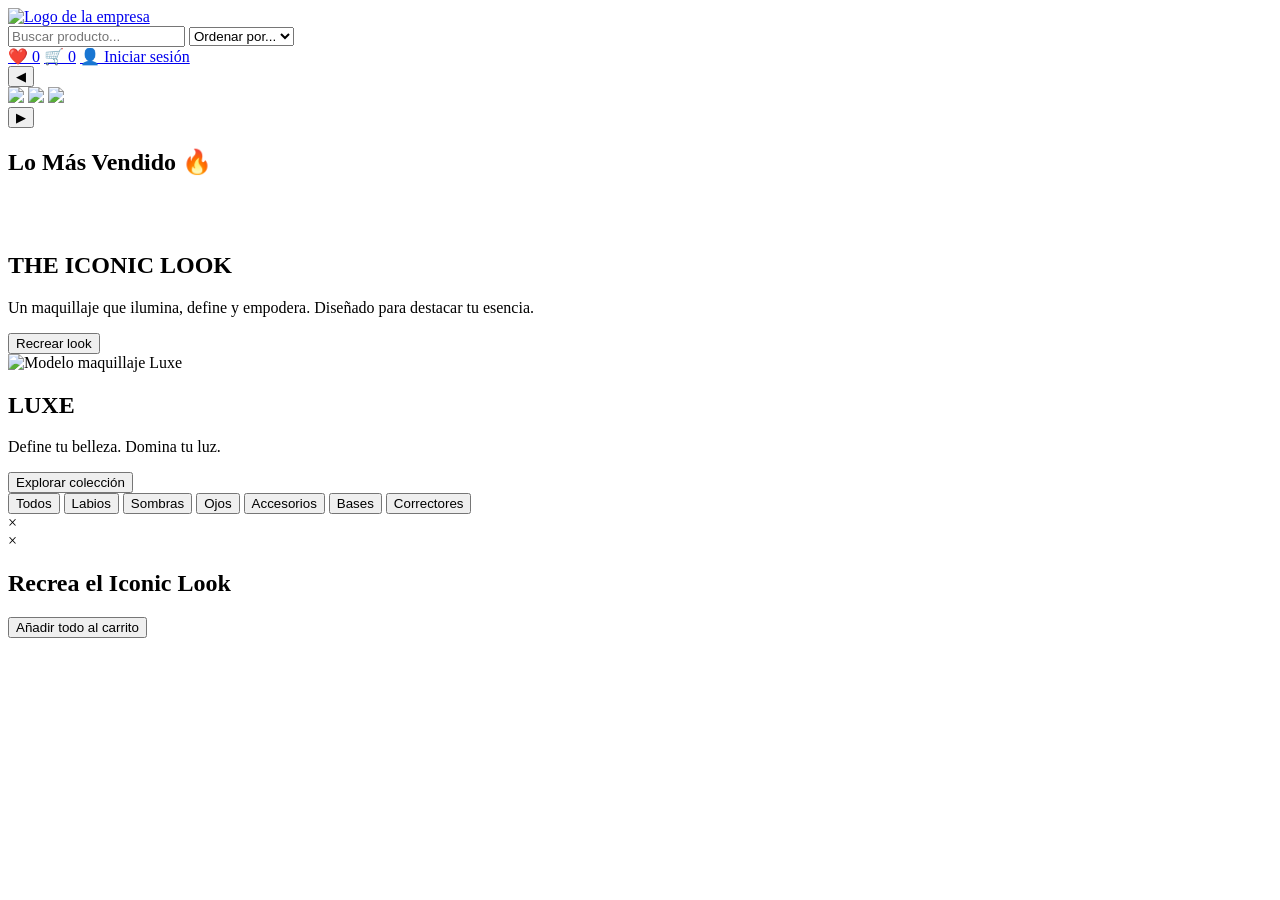
==== index.html @ 68eb0a16 "Add files via upload" ====
<!DOCTYPE html>
<html lang="es">
<head>
  <meta charset="UTF-8">
  <meta name="viewport" content="width=device-width, initial-scale=1.0">
  <title>MakeupStore</title>
  <link href="https://fonts.googleapis.com/css2?family=Playfair+Display:wght@600&family=Poppins:wght@300;400;600&display=swap" rel="stylesheet">
  <link rel="stylesheet" href="css/style.css">
</head>

<body>

<header class="header">
  <a href="index.html">
      <img src="img/logo.png" alt="Logo de la empresa" class="logo">
  </a>
   
  <div class="search-container">
    <input type="text" id="search" placeholder="Buscar producto..." class="buscar">
    <select id="sort" class="filtro">
      <option value="default">Ordenar por...</option> 
      <option value="az">Nombre A-Z</option>
      <option value="za">Nombre Z-A</option>
      <option value="precioAsc">Precio menor</option>
      <option value="precioDesc">Precio mayor</option>
    </select>
  </div>

  <div class="icons">
    <a href="favoritos.html">❤️ <span id="fav-count">0</span></a>
    <a href="carrito.html">🛒 <span id="cart-count">0</span></a>

    <a href="login.html" id="login-btn">👤 Iniciar sesión</a>

    <div id="user-menu" class="dropdown" style="display: none;">
        <button class="dropbtn">
            <span id="user-name"></span> <i class="arrow">▼</i>
        </button>
        <div class="dropdown-content">
            <a href="perfil.html">👤 Mi Perfil</a>
            <a href="pedidos.html">📦 Mis Pedidos</a>
            <hr>
            <button id="logout-btn" class="logout-link">Cerrar Sesión</button>
        </div>
    </div>
</div>
</header>


<!-- ✅ SLIDER PRINCIPAL -->
 <section class="slider">

  <button class="prev" onclick="prevSlide()">◀</button>

  <div class="slides">
    <img src="img/slider1.jpg" class="slide active">
    <img src="img/slider2.jpg" class="slide">
    <img src="img/slider3.jpg" class="slide">
  </div>

  <button class="next" onclick="nextSlide()">▶</button>

</section>
 <!--mas vendido-->
<section id="best-sellers" class="best-section">
  <h2>Lo Más Vendido 🔥</h2><br><br>
  <div class="products" id="best-products"></div>
</section>
<!--look-->
<section class="look-section">
  <div class="look-content">
    <div class="look-text">
      <h2>THE ICONIC LOOK</h2>
      <p>Un maquillaje que ilumina, define y empodera. Diseñado para destacar tu esencia.</p>
      <button class="btn-look" onclick="openLook()">Recrear look</button>
    </div>
    <div class="look-image">
      <img src="img/modelo.jpg" alt="Modelo maquillaje Luxe">
    </div>
  </div>
</section>

<!--banner-->
<section class="banner">
  <h1>LUXE</h1>
  <p class="slogan">Define tu belleza. Domina tu luz.</p>
  <button class="btn-hero" onclick="window.scrollTo({top:700,behavior:'smooth'})">
    Explorar colección
  </button>

  <section class="category-menu">
  <button onclick="filterCategory('all')">Todos</button>
  <button onclick="filterCategory('labial')">Labios</button>
  <button onclick="filterCategory('sombra')">Sombras</button>
  <button onclick="filterCategory('Ojos')">Ojos</button>
  <button onclick="filterCategory('Accesorios')">Accesorios</button>
  <button onclick="filterCategory('base')">Bases</button>
  <button onclick="filterCategory('corrector')">Correctores</button>
  </section>

  <section class="products" id="product-list"></section>



<div id="toast" class="toast"></div>

<script src="js/script.js"></script>
<script src="js/slider.js"></script>
<script src="js/user.js"></script>

<div id="quickModal" class="quick-modal">
  <div class="quick-content">
    <span onclick="closeQuickView()" class="close">&times;</span>
    <div id="quick-body"></div>
  </div>
</div>
<!--look-->
<div id="lookModal" class="look-modal">
  <div class="look-modal-content">
    <span class="close-look" onclick="closeLook()">×</span>
    <h2>Recrea el Iconic Look</h2>
    <div id="look-products" class="products"></div>
    <button class="btn-look" onclick="completeLook()">
      Añadir todo al carrito
    </button>
  </div>
</div>

</body>
</html>
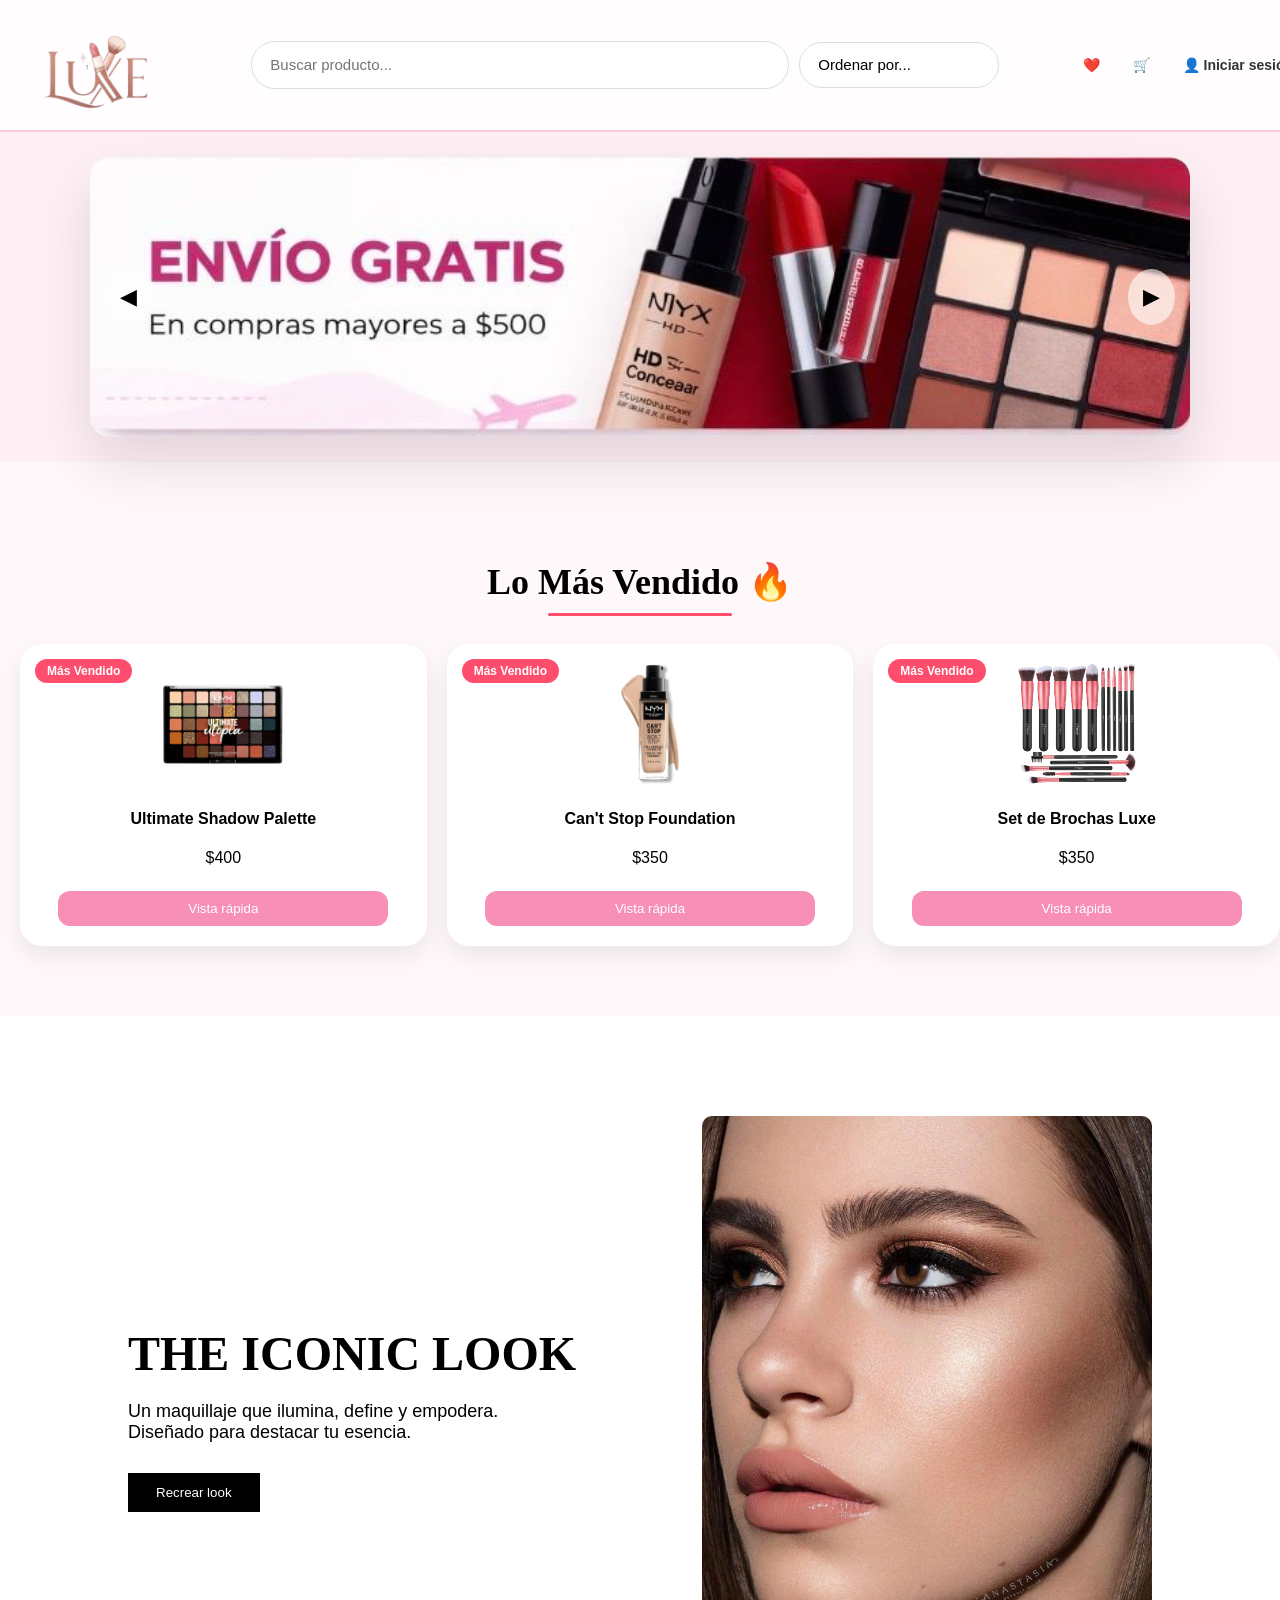
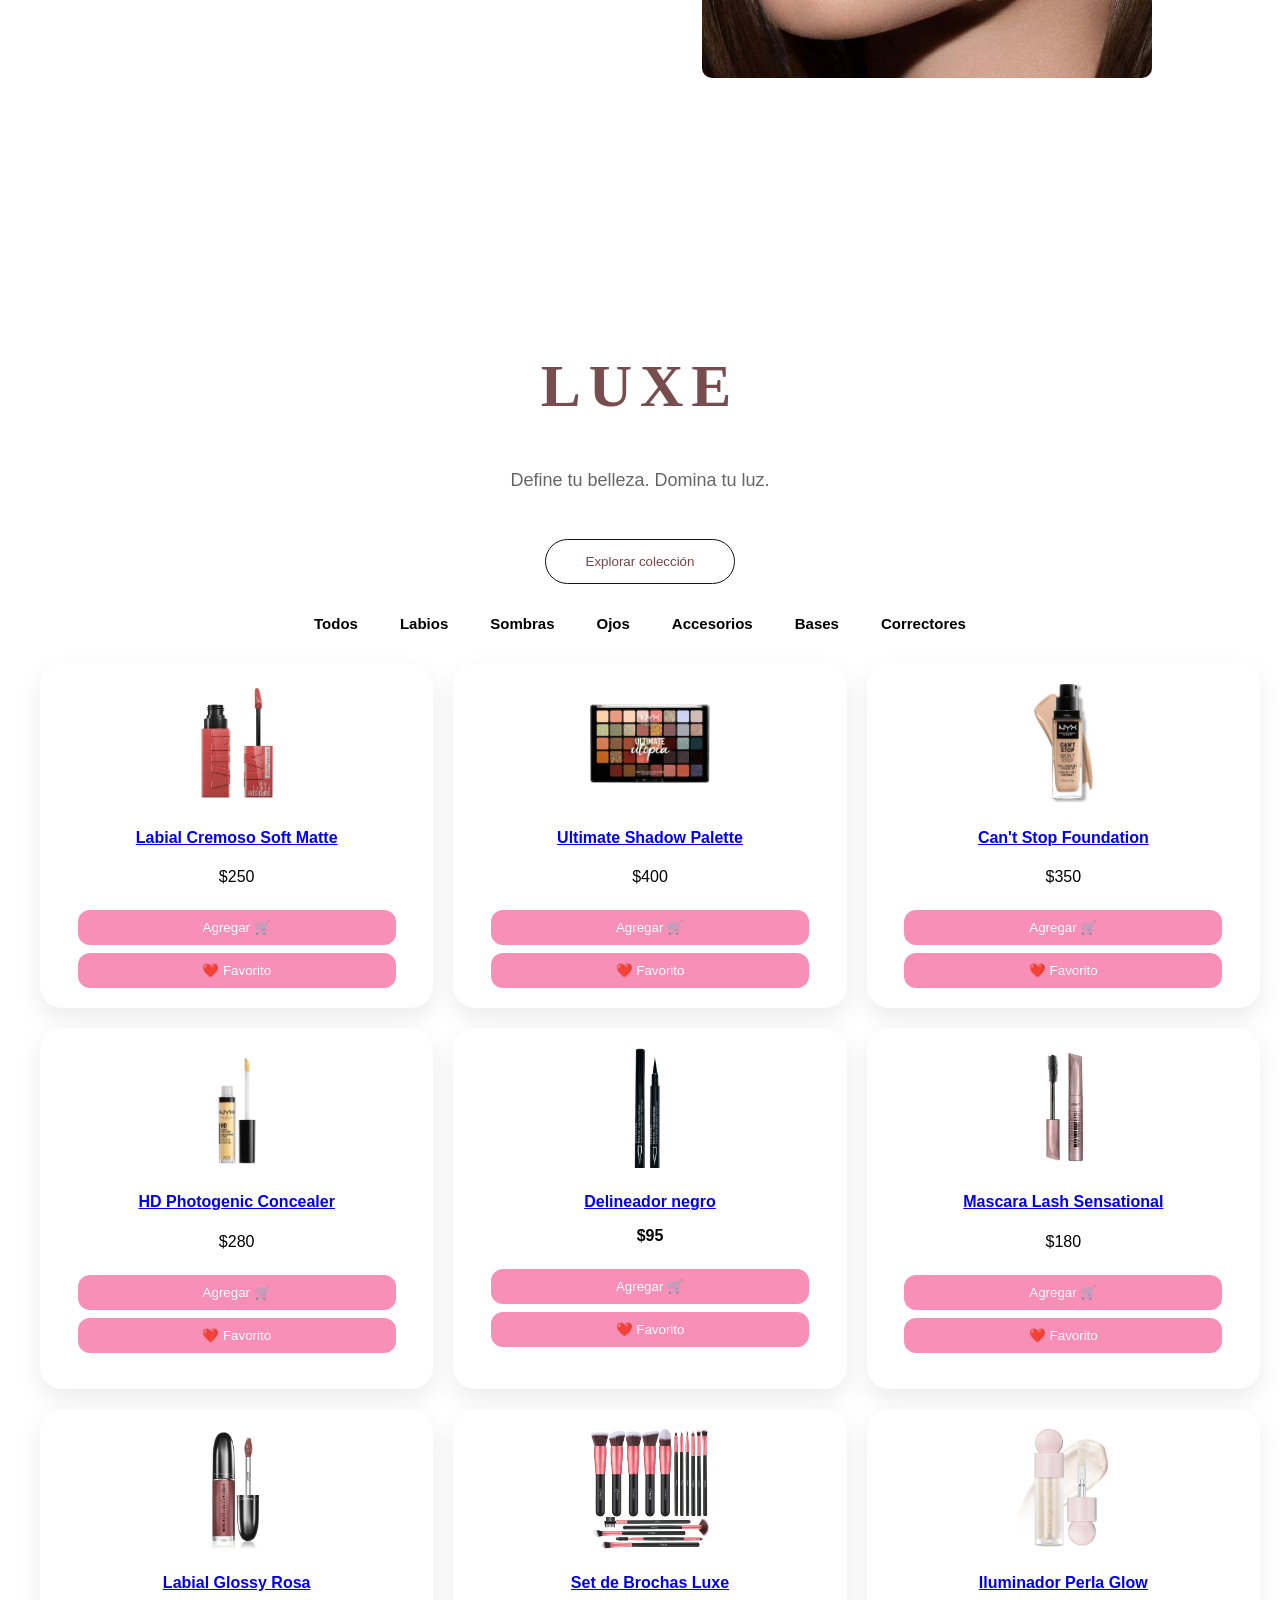
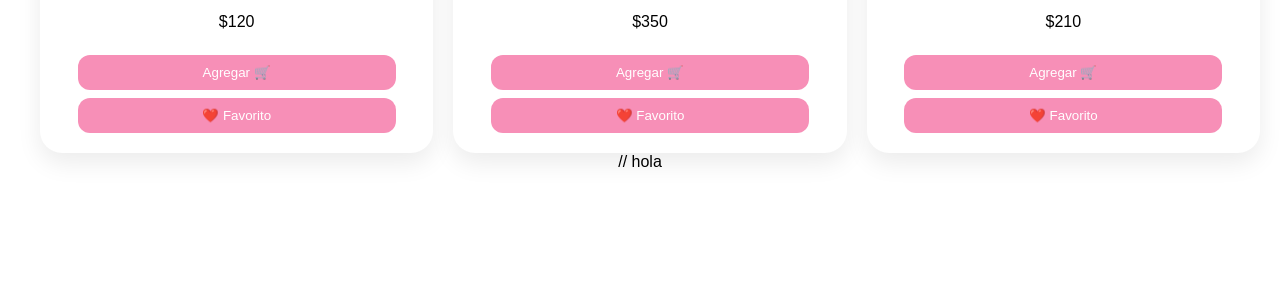
==== commit 5b8bffb4: "prueba2" ====
--- a/index.html
+++ b/index.html
@@ -6,8 +6,7 @@
   <title>MakeupStore</title>
   <link href="https://fonts.googleapis.com/css2?family=Playfair+Display:wght@600&family=Poppins:wght@300;400;600&display=swap" rel="stylesheet">
   <link rel="stylesheet" href="css/style.css">
-</head>
-
+</head> <!--hola --><!--adioañas--><!--prueba-->
 <body>
 
 <header class="header">
@@ -128,3 +127,4 @@
 
 </body>
 </html>
+// hola
--- a/css/style.css
+++ b/css/style.css
@@ -0,0 +1,856 @@
+body {
+  margin: 0;
+ font-family: 'Poppins', sans-serif;  
+ background: #fff0f6;
+}
+h1, h2, h3 {
+  font-family: 'Playfair Display', serif;
+}
+.best-section {
+  padding: 70px 0;
+  background: #fff8fb;
+  text-align: center;
+}
+
+.best-section h2 {
+  font-size: 36px;
+  margin-bottom: 10px;
+  position: relative;
+  display: inline-block;
+}
+
+.best-section h2::after {
+  content: "";
+  width: 60%;
+  height: 3px;
+  background: #ff4d6d;
+  display: block;
+  margin: 10px auto 0;
+  border-radius: 5px;
+}
+
+
+/* HEADER */
+.header {
+  position: sticky;
+  top: 0;
+  width: 100%;
+  z-index: 1000;
+  background: rgba(255, 255, 255, 0.833);
+  display: flex;
+  justify-content: space-between;
+  align-items: center;
+  gap: 20px;
+  padding: 10px 25px; 
+  border-bottom: 2px solid #ffc8dd;
+}
+
+.logo {
+  width: 155px; 
+  height: auto;
+  flex-shrink: 0;
+}
+
+/* buscador y filtro*/
+.search-container {
+  display: flex;
+  align-items: center;
+  gap: 10px;
+  flex-grow: 1; /* Ocupa el espacio central */
+  justify-content: center;
+}
+
+/* Estilos de iconos dentro del header */
+.icons {
+  display: flex;
+  align-items: center;
+  gap: 9px;
+}
+.icons a {
+  text-decoration: none;
+  color: #333;
+  font-size: 14px;
+  font-weight: 600;
+  display: flex;
+  align-items: center;
+  gap: 5px;
+  padding: 8px 12px;
+  border-radius: 20px;
+  transition: all 0.3s ease; 
+}
+.icons a:hover {
+  background-color: #ffc8dd; 
+  color: white;
+  transform: translateY(-2px); 
+}
+#fav-count, #cart-count {
+  background: #ff4d6d; 
+  color: white;
+  font-size: 12px;
+  padding: 2px 6px;
+  border-radius: 50%;
+  font-weight: bold;
+  margin-left: 2px;
+}
+#logout-btn {
+  background: none;
+  border: 1px solid #ffc8dd;
+  padding: 5px 10px;
+  border-radius: 15px;
+  cursor: pointer;
+  font-family: Arial;
+  font-weight: bold;
+  transition: 0.3s;
+}
+
+#logout-btn:hover {
+  background: #fec5bb;
+  border-color: #fec5bb;
+}
+
+/*Perfil*/
+/* Estilos para el menú desplegable */
+.dropdown {
+    position: relative;
+    display: inline-block;
+}
+
+.dropbtn {
+    background: none;
+    border: none;
+    font-weight: bold;
+    cursor: pointer;
+    font-size: 16px;
+    color: #333;
+    padding: 10px;
+}
+
+.dropdown-content {
+    display: none;
+    position: absolute;
+    right: 0;
+    background-color: white;
+    min-width: 160px;
+    box-shadow: 0px 8px 16px rgba(0,0,0,0.1);
+    border-radius: 8px;
+    z-index: 1000;
+    overflow: hidden;
+}
+
+.dropdown-content a, .logout-link {
+    color: #333;
+    padding: 12px 16px;
+    text-decoration: none;
+    display: block;
+    text-align: left;
+    font-size: 14px;
+    width: 100%;
+    border: none;
+    background: none;
+    cursor: pointer;
+}
+
+.dropdown-content a:hover, .logout-link:hover {
+    background-color: #fff0f3;
+    color: #ff4d6d;
+}
+
+.dropdown:hover .dropdown-content {
+    display: block;
+}
+
+.arrow {
+    font-size: 10px;
+    margin-left: 5px;
+}
+
+/*mas vendido*/
+.badge {
+  position: absolute;
+  top: 15px;
+  left: 15px;
+  background: #ff4d6d;
+  color: white;
+  padding: 5px 12px;
+  border-radius: 20px;
+  font-size: 12px;
+  font-weight: bold;
+}
+.quick-modal {
+  position: fixed;
+  inset: 0;
+  background: rgba(0,0,0,0.7);
+  display: none;
+  justify-content: center;
+  align-items: center;
+  z-index: 9999;
+}
+
+.quick-content {
+  background: white;
+  padding: 40px;
+  border-radius: 20px;
+  max-width: 600px;
+  width: 90%;
+  animation: fade 0.4s ease;
+}
+
+.close {
+  float: right;
+  font-size: 25px;
+  cursor: pointer;
+}
+/*look*/
+.look-section {
+  padding: 100px 10%;
+  background: #fff;
+}
+
+.look-content {
+  display: flex;
+  align-items: center;
+  justify-content: space-between;
+  gap: 60px;
+}
+
+.look-text h2 {
+  font-family: 'Playfair Display', serif;
+  font-size: 48px;
+  margin-bottom: 20px;
+}
+
+.look-text p {
+  font-size: 18px;
+  margin-bottom: 30px;
+  max-width: 400px;
+}
+
+.btn-look {
+  padding: 12px 28px;
+  border: none;
+  background: black;
+  color: white;
+  cursor: pointer;
+  transition: 0.3s ease;
+}
+
+.btn-look:hover {
+  background: #d63384;
+}
+
+.look-image img {
+  width: 450px;
+  border-radius: 10px;
+}
+/*look*/
+.look-modal {
+  position: fixed;
+  inset: 0;
+  background: rgba(0,0,0,0.7);
+  display: none;
+  justify-content: center;
+  align-items: center;
+  z-index: 2000;
+}
+
+.look-modal-content {
+  background: white;
+  padding: 40px;
+  width: 80%;
+  max-width: 900px;
+  border-radius: 10px;
+  overflow-y: auto;
+}
+
+.close-look {
+  float: right;
+  font-size: 28px;
+  cursor: pointer;
+}
+
+.btn-add-all {
+  margin-top: 20px;
+  padding: 12px 25px;
+  background: black;
+  color: white;
+  border: none;
+  cursor: pointer;
+}
+.look-modal {
+  display: none;
+  position: fixed;
+  inset: 0;
+  background: rgba(0,0,0,0.6);
+  justify-content: center;
+  align-items: center;
+  animation: fadeIn 0.3s ease;
+}
+
+.look-modal-content {
+  background: white;
+  padding: 30px;
+  border-radius: 10px;
+  animation: scaleUp 0.3s ease;
+}
+
+@keyframes fadeIn {
+  from {opacity: 0;}
+  to {opacity: 1;}
+}
+
+@keyframes scaleUp {
+  from {transform: scale(0.8);}
+  to {transform: scale(1);}
+}
+
+/* BANNER */
+.banner {
+  padding: 120px 20px;
+  background: #fff;
+  text-align: center;
+}
+
+.banner h1 {
+  font-size: 60px;
+  letter-spacing: 8px;
+  color: #774d4d;
+}
+
+.banner .slogan {
+  font-size: 18px;
+  margin-top: 15px;
+  color: #666;
+}
+
+.btn-hero {
+  margin-top: 30px;
+  padding: 14px 40px;
+  border-radius: 30px;
+  border: 1px solid #111;
+  background: transparent;
+  color: #764545;
+  transition: 0.4s;
+}
+
+.btn-hero:hover {
+  background: #111;
+  color: white;
+}
+
+
+/* MAIN */
+.container {
+  display: flex;
+  padding: 20px;
+  max-width: 1200px; /* Centra el contenido general */
+  margin: 0 auto;
+}
+
+/*Buscador*/
+.buscar{
+  max-width: 500px; 
+  width: 100%;       
+  height: 46px;
+  padding: 0 18px;
+  border-radius: 25px;
+  border: 1px solid #ddd;
+  font-size: 15px;
+  outline: none;
+  background-color: #fff;
+  cursor: pointer;
+  transition: all 0.3s ease;
+}
+
+.buscar:focus {
+  border-color: #e6a5b4;   
+  box-shadow: 0 0 6px rgba(230, 165, 180, 0.4);
+}
+
+
+/* FILTROS */
+.filtro {
+  width: 200px;        
+  height: 46px;
+  padding: 0 18px;
+  border-radius: 25px;
+  border: 1px solid #ddd;
+  font-size: 15px;
+  outline: none;
+  background-color: #fff;
+  cursor: pointer;
+  transition: all 0.3s ease;
+
+  appearance: none;
+  -webkit-appearance: none;
+  -moz-appearance: none;
+}
+
+.filtro:focus {
+  border-color: #e6a5b4;
+  box-shadow: 0 0 6px rgba(230, 165, 180, 0.4);
+}
+
+/*Iniciar sesion y Perfil pq si*/
+input {
+  width: 100%;
+  max-width: 300px; 
+  padding: 12px 18px;
+  margin: 8px 0;
+  border: 1px solid #ddd;
+  border-radius: 25px; 
+  font-size: 15px;
+  outline: none;
+  transition: all 0.3s ease;
+  background-color: #fff;
+}
+
+
+input:focus {
+  border-color: #ffc8dd;
+  box-shadow: 0 0 8px rgba(255, 200, 221, 0.6);
+  transform: scale(1.02);
+}
+
+/* Botón de entrar/guardar */
+#btnLogin, #btnRegister, #btnGuardar {
+  background: #000; 
+  color: white;
+  padding: 12px 35px;
+  border: none;
+  border-radius: 25px;
+  font-weight: bold;
+  cursor: pointer;
+  transition: 0.3s;
+  margin-top: 10px;
+}
+
+#btnLogin:hover, #btnRegister:hover, #btnGuardar:hover {
+  background: #ff4d6d; /* Cambia a rosa al pasar el mouse */
+  letter-spacing: 1px;
+}
+
+#perfilNombreInput, #perfilCorreoInput, 
+#perfilDireccionInput, #perfilTarjetaInput {
+    width: 100%;
+    max-width: 400px;
+    padding: 10px;
+    margin: 10px 0;
+    border-radius: 15px;
+    border: 1px solid #ddd;
+    display: block; /* Uno debajo del otro */
+}
+
+/*categoria*/
+.category-menu button.active {
+  color: #ff4d6d;
+}
+
+.category-menu button.active::after {
+  width: 100%;
+}
+
+.category-menu {
+  display: flex;
+  justify-content: center;
+  gap: 30px;
+  padding: 30px 0;
+}
+
+.category-menu button {
+  background: none;
+  border: none;
+  font-weight: bold;
+  font-size: 15px;
+  cursor: pointer;
+  position: relative;
+}
+
+.category-menu button::after {
+  content: "";
+  position: absolute;
+  bottom: -5px;
+  left: 0;
+  width: 0%;
+  height: 2px;
+  background: #ff4d6d;
+  transition: 0.3s;
+}
+
+.category-menu button:hover::after {
+  width: 100%;
+}
+
+/* GRID PRODUCTOS */
+.products {
+  flex: 1;
+  display: grid;
+  grid-template-columns: repeat(3, 1fr);
+  gap: 20px;
+  padding-left: 20px;
+}
+
+/* --- ESTILOS PARA EL CARRITO (DOS COLUMNAS Y CENTRADO) --- */
+.cart-page-wrapper {
+  display: flex;
+  justify-content: center; 
+  gap: 30px;
+  max-width: 1200px;
+  margin: 40px auto; 
+  padding: 0 20px;
+}
+
+.cart-main-content {
+  flex: 2;
+  min-width: 600px;
+}
+
+.cart-sidebar {
+  flex: 1;
+  position: sticky;
+  top: 100px;
+  min-width: 320px;
+}
+
+/* Estilo específico para items del carrito  */
+#cart-items {
+  display: flex;
+  flex-direction: column;
+  gap: 15px;
+}
+
+#cart-items .card {
+  display: flex;
+  flex-direction: row; /* En el carrito se ven a lo largo */
+  align-items: center;
+  justify-content: space-between;
+  text-align: left;
+  padding: 15px 30px;
+}
+
+#cart-items .card img {
+  width: 80px;
+  height: 80px;
+}
+
+/* en el carrito y fav una animación*/
+@keyframes pulse-animation {
+  0% { transform: scale(1); }
+  50% { transform: scale(1.3); }
+  100% { transform: scale(1); }
+}
+
+.pulse {
+  animation: pulse-animation 0.4s ease-out;
+}
+
+/* Visibilidad Contadores */
+#cart-count[data-count="0"],
+#fav-count[data-count="0"],
+#cart-count:empty,
+#fav-count:empty {
+    display: none !important;
+}
+/* SUGERENCIAS MINI */
+.sugerencias-sidebar {
+  background: white;
+  padding: 20px;
+  border-radius: 18px;
+  box-shadow: 0px 4px 10px rgba(0,0,0,0.1);
+  margin-top: 20px;
+}
+
+.sugerencias-sidebar .card {
+  display: flex;
+  flex-direction: row;
+  align-items: center;
+  gap: 10px;
+  padding: 10px;
+  margin-bottom: 10px;
+  box-shadow: none;
+  border: 1px solid #fff0f3;
+}
+
+.sugerencias-sidebar .card img {
+  width: 50px;
+  height: 50px;
+}
+
+/* CARD GENERAL */
+
+.card {
+  background: white;
+  padding: 20px;
+  border-radius: 22px;
+  text-align: center;
+  box-shadow: 0 10px 25px rgba(0,0,0,0.08);
+  transition: all 0.4s ease;
+  position: relative;
+  overflow: hidden;
+}
+/*abajo*/
+.card::before {
+  content: "";
+  position: absolute;
+  top: 0;
+  left: -100%;
+  width: 100%;
+  height: 100%;
+  background: linear-gradient(120deg, transparent, rgba(255,255,255,0.6), transparent);
+  transition: 0.5s;
+}
+
+.card:hover::before {
+  left: 100%;
+}
+
+.card:hover {
+  transform: translateY(-10px);
+}
+
+
+.card:hover {
+  transform: translateY(-5px);
+}
+
+.card img {
+  width: 120px;
+  height: 120px;
+  object-fit: contain;
+}
+
+.card button {
+  margin-top: 8px;
+  padding: 10px;
+  width: 90%;
+  border: none;
+  border-radius: 12px;
+  cursor: pointer;
+  background: #f78fb7;
+  color: white;
+}
+
+.card button:hover {
+  background: black;
+}
+
+/* --- ESTILOS DE MIS PEDIDOS / HISTORIAL --- */
+.card-pedido {
+  background: white;
+  border-radius: 15px;
+  padding: 20px;
+  margin-bottom: 20px;
+  border-left: 5px solid #ff4d6d;
+  box-shadow: 0px 4px 10px rgba(0,0,0,0.1);
+}
+
+.card-pedido h3 {
+  margin-top: 0;
+  color: #333;
+}
+
+.card-pedido p {
+  margin: 5px 0;
+  font-size: 14px;
+}
+
+/* SECCIÓN DE TOTAL Y PAGO */
+#total {
+  font-size: 28px;
+  color: #333;
+  margin: 10px 0 20px 0;
+  font-weight: bold;
+}
+
+.btn-pagar {
+  background-color: #141313; 
+  color: white;              
+  padding: 15px;
+  width: 100%;
+  font-size: 18px;
+  border-radius: 25px;
+  border: none;
+  cursor: pointer;
+  transition: 0.3s;
+}
+
+.btn-pagar:hover {
+  background-color: #ff4d6d; 
+}
+
+/* RESPONSIVE */
+@media (max-width: 900px) {
+  .header {
+    flex-wrap: wrap;
+    justify-content: space-between;
+  }
+  .logo {
+    width: 130px;
+    order: 1;
+  }
+  .icons {
+    order: 2;
+  }
+  .search-container {
+    order: 3;
+    width: 100%;
+    margin-top: 10px;
+  }
+  .buscar { max-width: none; }
+  .filtro { width: 140px; }
+  
+  .cart-page-wrapper { flex-direction: column; align-items: center; }
+  .cart-main-content { min-width: 100%; }
+  .cart-sidebar { width: 100%; position: static; }
+}
+
+@media (max-width: 768px) {
+  .container {
+    flex-direction: column;
+  }
+
+  .products {
+    grid-template-columns: repeat(2, 1fr);
+    padding-left: 0;
+  }
+
+  .filters {
+    width: 100%;
+    margin-bottom: 20px;
+  }
+
+  #cart-items .card {
+    flex-direction: column;
+    text-align: center;
+  }
+}
+
+/* ✅ TOAST NOTIFICACIÓN */
+.toast {
+  position: fixed;
+  bottom: 30px;
+  right: 30px;
+  background: black;
+  color: white;
+  padding: 15px 25px;
+  border-radius: 12px;
+  font-size: 15px;
+  opacity: 0;
+  transform: translateY(20px);
+  transition: all 0.4s ease;
+  z-index: 9999;
+}
+
+.toast.show {
+  opacity: 1;
+  transform: translateY(0);
+}
+
+/* 🛍️ DETALLE PRODUCTO */
+.detail-card {
+  display: flex;
+  gap: 30px;
+  padding: 30px;
+  background: white;
+  border-radius: 20px;
+  box-shadow: 0 0 10px rgba(165, 101, 101, 0.2);
+}
+
+.detail-img {
+  width: 250px;
+  border-radius: 15px;
+}
+
+.desc {
+  margin: 15px 0;
+  font-size: 16px;
+}
+
+/* Carousel PRO (SLIDER)*/
+.slider {
+  width: 100%;
+  max-width: 1100px;
+  height: 280px;
+  position: relative;
+  overflow: hidden;
+  border-radius: 20px;
+  margin: 25px auto;
+  box-shadow: 0 25px 60px rgba(0,0,0,0.12);
+}
+
+.slide {
+  width: 100%;
+  height: 100%;
+  display: none;
+  animation: fade 0.8s ease-in-out;
+}
+
+.slide.active {
+  display: block;
+}
+
+.slide img {
+  width: 100%;
+  height: 100%;
+  object-fit: cover;
+  object-position: center;
+  border-radius: 20px;
+}
+
+/* Botones */
+.prev, .next {
+  position: absolute;
+  top: 50%;
+  transform: translateY(-50%);
+  background: rgba(255,255,255,0.6);
+  color: black;
+  border: none;
+  padding: 15px;
+  border-radius: 50%;
+  font-size: 22px;
+  cursor: pointer;
+  transition: 0.3s;
+  z-index: 10;
+}
+
+.prev:hover, .next:hover {
+  background: white;
+}
+
+.prev { left: 15px; }
+.next { right: 15px; }
+
+/* Animación */
+@keyframes fade {
+  from { opacity: 0.3; }
+  to { opacity: 1; }
+}
+/* Estilos de Autenticación */
+.auth-container {
+  position: relative;
+  max-width: 400px;
+  margin: 0 auto;
+}
+
+.auth-box {
+  transition: opacity 0.4s ease, transform 0.4s ease;
+}
+
+.auth-box.hidden {
+  display: none;
+  opacity: 0;
+  transform: translateY(10px);
+}
+
+.toggle-text {
+  margin-top: 20px;
+  font-size: 14px;
+  color: #666;
+}
+
+.toggle-text span {
+  color: #ff4d6d;
+  font-weight: bold;
+  cursor: pointer;
+  text-decoration: underline;
+}
+
